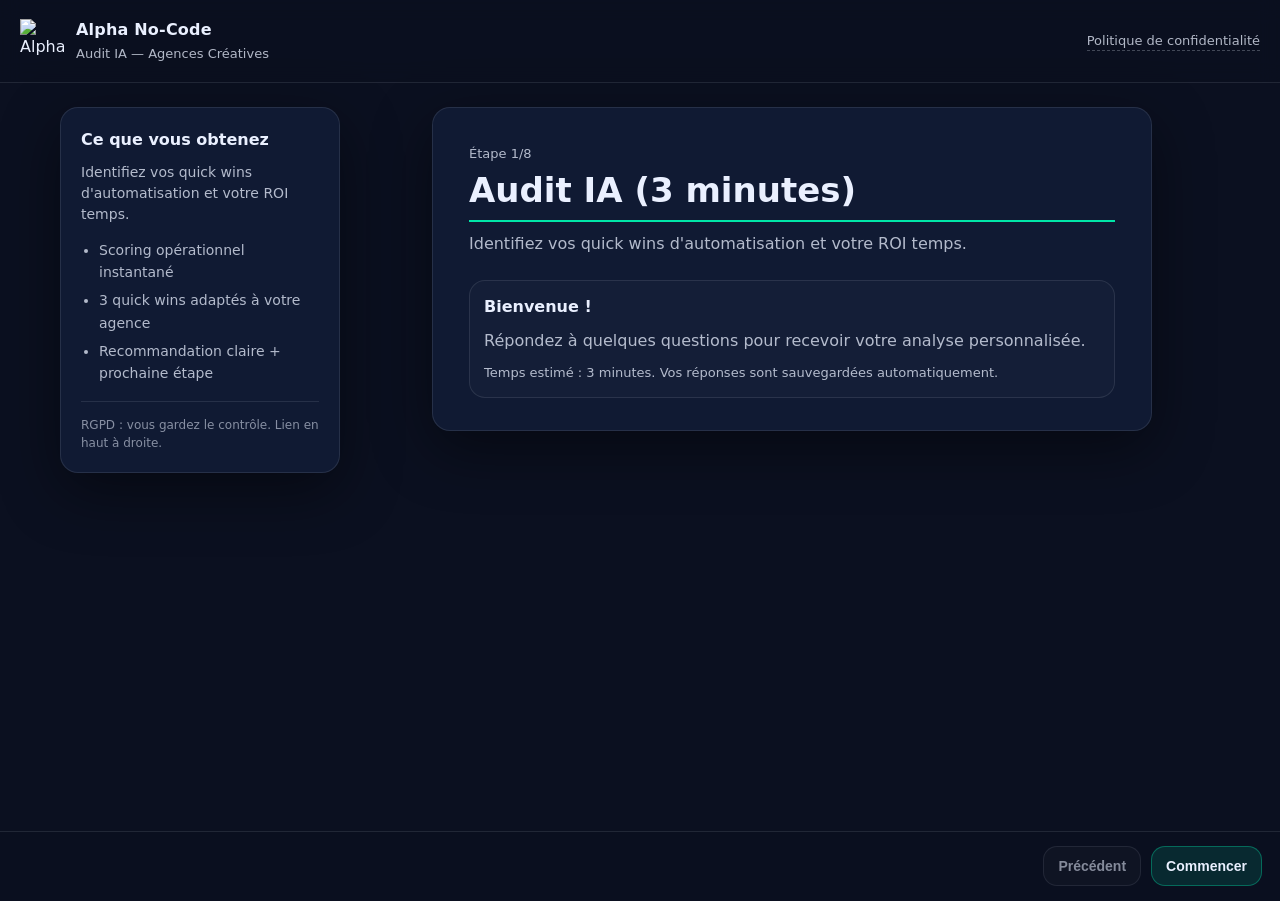
==== index.html @ a3f8c1eb "Add files via upload" ====
<!doctype html>
<html lang="fr">
<head>
  <meta charset="utf-8" />
  <meta name="viewport" content="width=device-width,initial-scale=1" />
  <meta name="robots" content="index,follow" />
  <!-- 
    CSP: Remplacer <N8N_DOMAIN> par votre domaine n8n réel avant déploiement.
    Exemple: connect-src 'self' https://n8n.votre-domaine.com;
    Note: frame-ancestors doit être défini via HTTP header, pas meta tag.
  -->
  <meta http-equiv="Content-Security-Policy"
    content="default-src 'self';
             img-src 'self' data:;
             style-src 'self' 'unsafe-inline';
             script-src 'self';
             connect-src 'self' https://n8n.srv1159833.hstgr.cloud;
             base-uri 'self';" />
  <title>Audit IA — Agences Créatives</title>
  <link rel="icon" href="assets/favicon.ico" />
  <link rel="stylesheet" href="styles.css" />
</head>
<body>
  <div class="app">
    <header class="topbar">
      <div class="brand">
        <img src="assets/logo.png" alt="Alpha No-Code" class="brand__logo" />
        <div class="brand__text">
          <div class="brand__name">Alpha No-Code</div>
          <div class="brand__tag">Audit IA — Agences Créatives</div>
        </div>
      </div>
      <nav class="topbar__nav">
        <a class="topbar__link" href="politique-confidentialite.html" target="_blank" rel="noopener">
          Politique de confidentialité
        </a>
      </nav>
    </header>

    <main class="main" role="main">
      <!-- Sidebar persistante (carte but du formulaire) -->
      <aside id="sidebar" class="sidebar">
        <div class="sidebar__content">
          <div class="sidebar__title">Ce que vous obtenez</div>
          <p class="sidebar__subtitle">Identifiez vos quick wins d'automatisation et votre ROI temps.</p>
          <ul class="sidebar__list">
            <li>Scoring opérationnel instantané</li>
            <li>3 quick wins adaptés à votre agence</li>
            <li>Recommandation claire + prochaine étape</li>
          </ul>
          <div class="sidebar__footer">
            RGPD : vous gardez le contrôle. Lien en haut à droite.
          </div>
        </div>
      </aside>

      <!-- Contenu principal du formulaire -->
      <div class="main__content">
        <div class="card">
          <!-- Baromètre d'avancement repositionné EN HAUT -->
          <div class="progress-top" id="progressTop">
            <div class="progress-top__wrap">
              <div id="progressTextTop" class="progress-top__text"></div>
              <div class="progress-top__save" id="saveStateTop"></div>
            </div>
            <div class="progress-top__bar">
              <div id="progressBarTop" class="progress-top__fill" style="width:0%"></div>
            </div>
          </div>

          <div id="banner" class="banner banner--hidden" role="alert" aria-live="polite"></div>

          <div class="stephead">
            <div id="stepKicker" class="stephead__kicker"></div>
            <h1 id="stepTitle" class="stephead__title"></h1>
            <p id="stepSubtitle" class="stephead__subtitle"></p>
          </div>

          <div id="stepBody" class="stepbody"></div>

          <!-- DEV: Payload live -->
          <section id="devPanel" class="dev dev--hidden" aria-label="Panneau développeur">
            <div class="dev__head">
              <div class="dev__title">DEV — Payload live</div>
              <div class="dev__actions">
                <button id="copyPayloadBtn" class="btn btn--ghost" type="button">Copier JSON</button>
              </div>
            </div>
            <pre id="devPayload" class="dev__pre"></pre>
          </section>

          <!-- Page 7: analyse -->
          <section id="analysisWrap" class="analysis analysis--hidden" aria-label="Analyse express">
            <div class="analysis__meta">
              <div class="analysis__id">
                <span class="muted">Référence :</span>
                <span id="submissionId" class="mono"></span>
                <button id="copyIdBtn" class="btn btn--ghost btn--xs" type="button">Copier</button>
              </div>
              <button id="restartBtnTop" class="btn btn--ghost" type="button">Recommencer</button>
            </div>
            <!-- iframe pour afficher l'analyse HTML générée par n8n -->
            <iframe
              id="analysisFrame"
              class="analysis__frame"
              title="Analyse express"
              sandbox="allow-same-origin allow-popups allow-popups-to-escape-sandbox allow-top-navigation-by-user-activation">
            </iframe>
            <div class="analysis__actions">
              <a id="calendlyBtn" class="btn btn--primary" href="#" target="_blank" rel="noopener">
                Réserver sur Calendly
              </a>
              <button id="restartBtn" class="btn btn--ghost" type="button">Recommencer</button>
            </div>
          </section>
        </div>
      </div>
    </main>

    <!-- Sticky bottom bar (boutons uniquement) -->
    <footer class="sticky" role="contentinfo">
      <div class="sticky__right">
        <button id="prevBtn" class="btn btn--ghost" type="button">Précédent</button>
        <button id="nextBtn" class="btn btn--primary" type="button">Suivant</button>
      </div>
    </footer>
  </div>

  <script src="app.js"></script>
</body>
</html>
---- styles.css ----
/* ============================
   VARIABLES
   ============================ */
:root {
  --bg: #0b1020;
  --card: #101a33;
  --text: #eaf0ff;
  --muted: rgba(234, 240, 255, 0.75);
  --line: rgba(234, 240, 255, 0.10);
  --primary: #00E5A8;
  --danger: #ff5a7a;
  --shadow: 0 18px 60px rgba(0, 0, 0, 0.45);
  --radius: 18px;
  /* Couleur spécifique pour l'analyse express */
  --analysis-accent: #FF5A7A;
}

/* ============================
   RESET & BASE
   ============================ */
* {
  box-sizing: border-box;
}

html, body {
  height: 100%;
}

body {
  margin: 0;
  font-family: ui-sans-serif, system-ui, -apple-system, Segoe UI, Roboto, Arial, "Apple Color Emoji", "Segoe UI Emoji";
  /* Fond uni pour éviter les problèmes de dégradé/banding */
  background: var(--bg);
  color: var(--text);
  line-height: 1.5;
  min-height: 100vh;
}

a {
  color: inherit;
}

/* ============================
   APP LAYOUT
   ============================ */
.app {
  min-height: 100%;
  padding-bottom: 80px;
}

/* ============================
   TOPBAR
   ============================ */
.topbar {
  display: flex;
  align-items: center;
  justify-content: space-between;
  padding: 18px 20px;
  border-bottom: 1px solid var(--line);
  backdrop-filter: blur(10px);
  position: sticky;
  top: 0;
  z-index: 10;
  background: rgba(11, 16, 32, 0.65);
}

.brand {
  display: flex;
  align-items: center;
  gap: 12px;
}

.brand__logo {
  width: 44px;
  height: 44px;
  object-fit: contain;
}

.brand__name {
  font-weight: 800;
  letter-spacing: 0.2px;
}

.brand__tag {
  font-size: 13px;
  color: var(--muted);
  margin-top: 2px;
}

.topbar__nav {
  display: flex;
  gap: 12px;
}

.topbar__link {
  font-size: 13px;
  color: var(--muted);
  text-decoration: none;
  border-bottom: 1px dashed rgba(234, 240, 255, 0.25);
}

.topbar__link:hover {
  color: var(--text);
  border-bottom-color: var(--primary);
}

/* ============================
   MAIN CONTENT - LAYOUT SIDEBAR
   ============================ */
.main {
  display: flex;
  gap: 24px;
  padding: 24px 20px;
  min-height: calc(100vh - 82px - 80px);
  max-width: 1200px;
  margin: 0 auto;
}

/* ============================
   SIDEBAR PERSISTANTE
   ============================ */
.sidebar {
  width: 280px;
  flex-shrink: 0;
  position: sticky;
  top: 100px;
  align-self: flex-start;
  height: fit-content;
}

.sidebar__content {
  background: var(--card);
  border: 1px solid var(--line);
  border-radius: var(--radius);
  padding: 20px;
  box-shadow: var(--shadow);
}

.sidebar__title {
  font-weight: 700;
  font-size: 16px;
  margin-bottom: 10px;
  color: var(--text);
}

.sidebar__subtitle {
  color: var(--muted);
  font-size: 14px;
  margin: 0 0 14px;
  line-height: 1.5;
}

.sidebar__list {
  margin: 0;
  padding-left: 18px;
  line-height: 1.6;
  color: var(--muted);
  font-size: 14px;
}

.sidebar__list li {
  margin-bottom: 6px;
}

.sidebar__footer {
  margin-top: 16px;
  padding-top: 14px;
  border-top: 1px solid var(--line);
  font-size: 12px;
  color: rgba(234, 240, 255, 0.55);
}

/* Masquer la sidebar sur la page d'analyse (confirm) */
.sidebar--hidden {
  display: none;
}

/* ============================
   MAIN CONTENT AREA
   ============================ */
.main__content {
  flex: 1;
  min-width: 0;
}

.card {
  width: 100%;
  max-width: 720px;
  background: var(--card);
  border: 1px solid var(--line);
  border-radius: var(--radius);
  box-shadow: var(--shadow);
  padding: 28px 32px;
  margin: 0 auto;
}

/* ============================
   PROGRESS BAR EN HAUT
   ============================ */
.progress-top {
  margin-bottom: 20px;
  padding-bottom: 16px;
  border-bottom: 1px solid var(--line);
  position: sticky;
  top: 82px;
  background: var(--card);
  z-index: 5;
  margin: -28px -32px 20px -32px;
  padding: 16px 32px;
  border-radius: var(--radius) var(--radius) 0 0;
}

.progress-top__wrap {
  display: flex;
  align-items: center;
  justify-content: space-between;
  gap: 10px;
  margin-bottom: 8px;
}

.progress-top__text {
  color: var(--muted);
  font-size: 13px;
  font-weight: 500;
}

.progress-top__save {
  color: rgba(234, 240, 255, 0.55);
  font-size: 12px;
  text-align: right;
}

.progress-top__bar {
  height: 8px;
  border-radius: 999px;
  border: 1px solid rgba(234, 240, 255, 0.12);
  background: rgba(0, 0, 0, 0.18);
  overflow: hidden;
}

.progress-top__fill {
  height: 100%;
  width: 0%;
  background: rgba(0, 229, 168, 0.60);
  transition: width 0.3s ease;
}

/* Cacher le progress top sur intro */
.progress-top--hidden {
  display: none;
}

/* ============================
   BANNER (ERRORS)
   ============================ */
.banner {
  border-radius: 14px;
  border: 1px solid rgba(255, 90, 122, 0.35);
  background: rgba(255, 90, 122, 0.10);
  padding: 12px 14px;
  margin-bottom: 14px;
  color: rgba(255, 230, 236, 0.98);
}

.banner--hidden {
  display: none;
}

/* ============================
   STEP HEADER
   ============================ */
.stephead {
  padding: 8px 4px 10px;
}

.stephead__kicker {
  font-size: 13px;
  color: var(--muted);
  margin-bottom: 8px;
}

.stephead__title {
  margin: 0;
  font-size: clamp(22px, 3vw, 34px);
  line-height: 1.15;
  padding-bottom: 10px;
  border-bottom: 2px solid var(--primary);
}

.stephead__subtitle {
  margin: 10px 0 0;
  color: var(--muted);
  max-width: 72ch;
}

/* ============================
   STEP BODY (FORM FIELDS)
   ============================ */
.stepbody {
  padding: 14px 4px 4px;
}

.grid {
  display: grid;
  grid-template-columns: 1fr;
  gap: 14px;
}

/* ============================
   FIELD
   ============================ */
.field {
  border: 1px solid var(--line);
  background: rgba(255, 255, 255, 0.02);
  border-radius: 16px;
  padding: 14px;
}

.label {
  display: flex;
  align-items: flex-start;
  gap: 8px;
  font-weight: 650;
  margin-bottom: 10px;
}

.req {
  color: var(--primary);
  font-weight: 900;
}

/* ============================
   CONTROL ROW (input + unit)
   ============================ */
.controlRow {
  display: flex;
  gap: 10px;
  align-items: center;
}

.unitPill {
  padding: 10px 10px;
  border-radius: 12px;
  border: 1px solid rgba(234, 240, 255, 0.14);
  background: rgba(0, 0, 0, 0.16);
  color: var(--muted);
  white-space: nowrap;
  font-size: 13px;
}

/* ============================
   INPUTS
   ============================ */
.control input[type="text"],
.control input[type="email"],
.control input[type="tel"],
.control input[type="number"],
.control select {
  width: 100%;
  padding: 12px 12px;
  border-radius: 12px;
  border: 1px solid rgba(234, 240, 255, 0.14);
  background: rgba(0, 0, 0, 0.16);
  color: var(--text);
  outline: none;
  font-size: 15px;
}

.control input:focus,
.control select:focus {
  border-color: rgba(0, 229, 168, 0.55);
  box-shadow: 0 0 0 4px rgba(0, 229, 168, 0.12);
}

.control select {
  cursor: pointer;
  appearance: none;
  background-image: url("data:image/svg+xml,%3Csvg xmlns='http://www.w3.org/2000/svg' width='12' height='12' viewBox='0 0 12 12'%3E%3Cpath fill='%2300E5A8' d='M6 8L2 4h8z'/%3E%3C/svg%3E");
  background-repeat: no-repeat;
  background-position: right 12px center;
  padding-right: 36px;
}

/* Dropdown options - same background as form */
.control select option {
  background: #101a33;
  color: var(--text);
  padding: 12px;
}

/* ============================
   RADIO / CHECKBOXES
   ============================ */
.control .radios,
.control .checks {
  display: flex;
  flex-direction: column;
  gap: 10px;
}

.option {
  display: flex;
  gap: 10px;
  align-items: flex-start;
  padding: 10px 10px;
  border-radius: 12px;
  border: 1px solid rgba(234, 240, 255, 0.10);
  background: rgba(0, 0, 0, 0.10);
  cursor: pointer;
  transition: border-color 0.15s, background 0.15s;
}

.option:hover {
  border-color: rgba(0, 229, 168, 0.25);
  background: rgba(0, 0, 0, 0.15);
}

.option input {
  margin-top: 3px;
  accent-color: var(--primary);
}

/* ============================
   RANGE INPUT
   ============================ */
.rangeRow {
  display: flex;
  gap: 14px;
  align-items: center;
}

.rangeRow input[type="range"] {
  flex: 1;
  accent-color: var(--primary);
  height: 8px;
  cursor: pointer;
}

.rangeVal {
  min-width: 56px;
  padding: 8px 10px;
  border-radius: 12px;
  border: 1px solid rgba(234, 240, 255, 0.14);
  background: rgba(0, 0, 0, 0.16);
  text-align: center;
  font-weight: 800;
}

/* ============================
   ERROR STATES
   ============================ */
.error {
  margin-top: 10px;
  color: rgba(255, 165, 185, 0.95);
  font-size: 13px;
}

.invalid {
  border-color: rgba(255, 90, 122, 0.55) !important;
  box-shadow: 0 0 0 4px rgba(255, 90, 122, 0.10) !important;
}

/* ============================
   UTILITY CLASSES
   ============================ */
.muted {
  color: var(--muted);
}

.mono {
  font-family: ui-monospace, SFMono-Regular, Menlo, Monaco, Consolas, "Liberation Mono", "Courier New", monospace;
}

/* ============================
   STICKY FOOTER (simplifié - boutons uniquement)
   ============================ */
.sticky {
  position: fixed;
  left: 0;
  right: 0;
  bottom: 0;
  display: flex;
  align-items: center;
  justify-content: flex-end;
  gap: 12px;
  padding: 14px 18px;
  border-top: 1px solid var(--line);
  background: rgba(11, 16, 32, 0.85);
  backdrop-filter: blur(10px);
  z-index: 20;
}

.sticky__right {
  display: flex;
  gap: 10px;
}

/* ============================
   BUTTONS
   ============================ */
.btn {
  border: 1px solid rgba(234, 240, 255, 0.16);
  background: rgba(255, 255, 255, 0.04);
  color: var(--text);
  padding: 11px 14px;
  border-radius: 14px;
  cursor: pointer;
  font-weight: 700;
  font-size: 14px;
  transition: background 0.15s, border-color 0.15s;
}

.btn--xs {
  padding: 7px 10px;
  border-radius: 12px;
  font-size: 12px;
}

.btn:disabled {
  opacity: 0.55;
  cursor: not-allowed;
}

.btn--primary {
  background: rgba(0, 229, 168, 0.12);
  border-color: rgba(0, 229, 168, 0.35);
}

.btn--primary:hover:not(:disabled) {
  background: rgba(0, 229, 168, 0.16);
}

.btn--ghost:hover:not(:disabled) {
  border-color: rgba(0, 229, 168, 0.35);
  background: rgba(255, 255, 255, 0.06);
}

/* ============================
   ANALYSIS SECTION (PAGE 8) - Couleur #FF5A7A
   ============================ */
.analysis {
  margin-top: 14px;
}

.analysis--hidden {
  display: none;
}

.analysis__meta {
  display: flex;
  justify-content: space-between;
  align-items: center;
  gap: 12px;
  padding: 10px 4px 14px;
  border-bottom: 1px solid var(--analysis-accent);
  flex-wrap: wrap;
}

.analysis__id {
  display: flex;
  align-items: center;
  gap: 10px;
  flex-wrap: wrap;
}

.analysis__id .muted {
  color: var(--analysis-accent);
}

.analysis__id .mono {
  color: var(--analysis-accent);
}

.analysis__frame {
  width: 100%;
  height: min(70vh, 780px);
  border: 2px solid var(--analysis-accent);
  border-radius: 16px;
  background: #fff;
  margin-top: 14px;
}

.analysis__actions {
  display: flex;
  gap: 10px;
  flex-wrap: wrap;
  padding: 14px 4px 6px;
}

/* Boutons spécifiques à l'analyse - couleur accent */
.analysis .btn--primary {
  background: rgba(255, 90, 122, 0.15);
  border-color: var(--analysis-accent);
  color: var(--text);
}

.analysis .btn--primary:hover:not(:disabled) {
  background: rgba(255, 90, 122, 0.25);
}

.analysis .btn--ghost {
  border-color: rgba(255, 90, 122, 0.35);
}

.analysis .btn--ghost:hover:not(:disabled) {
  border-color: var(--analysis-accent);
  background: rgba(255, 90, 122, 0.10);
}

/* Badge de référence dans l'analyse */
.analysis__meta .btn--ghost {
  border-color: rgba(255, 90, 122, 0.35);
}

.analysis__meta .btn--ghost:hover:not(:disabled) {
  border-color: var(--analysis-accent);
  background: rgba(255, 90, 122, 0.10);
}

/* ============================
   DEV PANEL
   ============================ */
.dev {
  margin-top: 16px;
  border-top: 1px solid var(--line);
  padding-top: 14px;
}

.dev--hidden {
  display: none;
}

.dev__head {
  display: flex;
  justify-content: space-between;
  align-items: center;
  gap: 10px;
}

.dev__title {
  font-weight: 800;
}

.dev__pre {
  margin: 12px 0 0;
  padding: 12px;
  border-radius: 14px;
  border: 1px solid rgba(234, 240, 255, 0.12);
  background: rgba(0, 0, 0, 0.18);
  overflow: auto;
  max-height: 320px;
  font-size: 12px;
  line-height: 1.4;
  white-space: pre-wrap;
  word-break: break-all;
}

/* ============================
   INTRO BULLETS
   ============================ */
.intro-list {
  margin: 0;
  padding-left: 18px;
  line-height: 1.6;
}

.intro-list li {
  margin-bottom: 6px;
}

/* ============================
   RESPONSIVE
   ============================ */
@media (max-width: 900px) {
  .main {
    flex-direction: column;
    gap: 16px;
  }

  .sidebar {
    width: 100%;
    position: relative;
    top: 0;
  }

  .sidebar__content {
    padding: 16px;
  }
}

@media (max-width: 640px) {
  .topbar {
    flex-direction: column;
    align-items: flex-start;
    gap: 12px;
    padding: 14px 16px;
  }

  .topbar__nav {
    width: 100%;
  }

  .card {
    padding: 14px;
    border-radius: 14px;
  }

  .progress-top {
    margin: -14px -14px 16px -14px;
    padding: 12px 14px;
    border-radius: 14px 14px 0 0;
    position: relative;
    top: 0;
  }

  .main {
    padding: 14px;
  }

  .sticky {
    justify-content: center;
    gap: 14px;
    padding: 12px 16px;
  }

  .sticky__right {
    width: 100%;
    justify-content: space-between;
  }

  .btn {
    flex: 1;
    text-align: center;
  }

  .analysis__meta {
    flex-direction: column;
    align-items: flex-start;
  }

  .analysis__actions {
    flex-direction: column;
  }

  .analysis__actions .btn {
    width: 100%;
    text-align: center;
  }

  .sidebar__content {
    padding: 14px;
  }

  .sidebar__title {
    font-size: 15px;
  }

  .sidebar__subtitle,
  .sidebar__list {
    font-size: 13px;
  }
}

@media (max-width: 480px) {
  .brand__tag {
    display: none;
  }

  .stephead__title {
    font-size: 20px;
  }
}
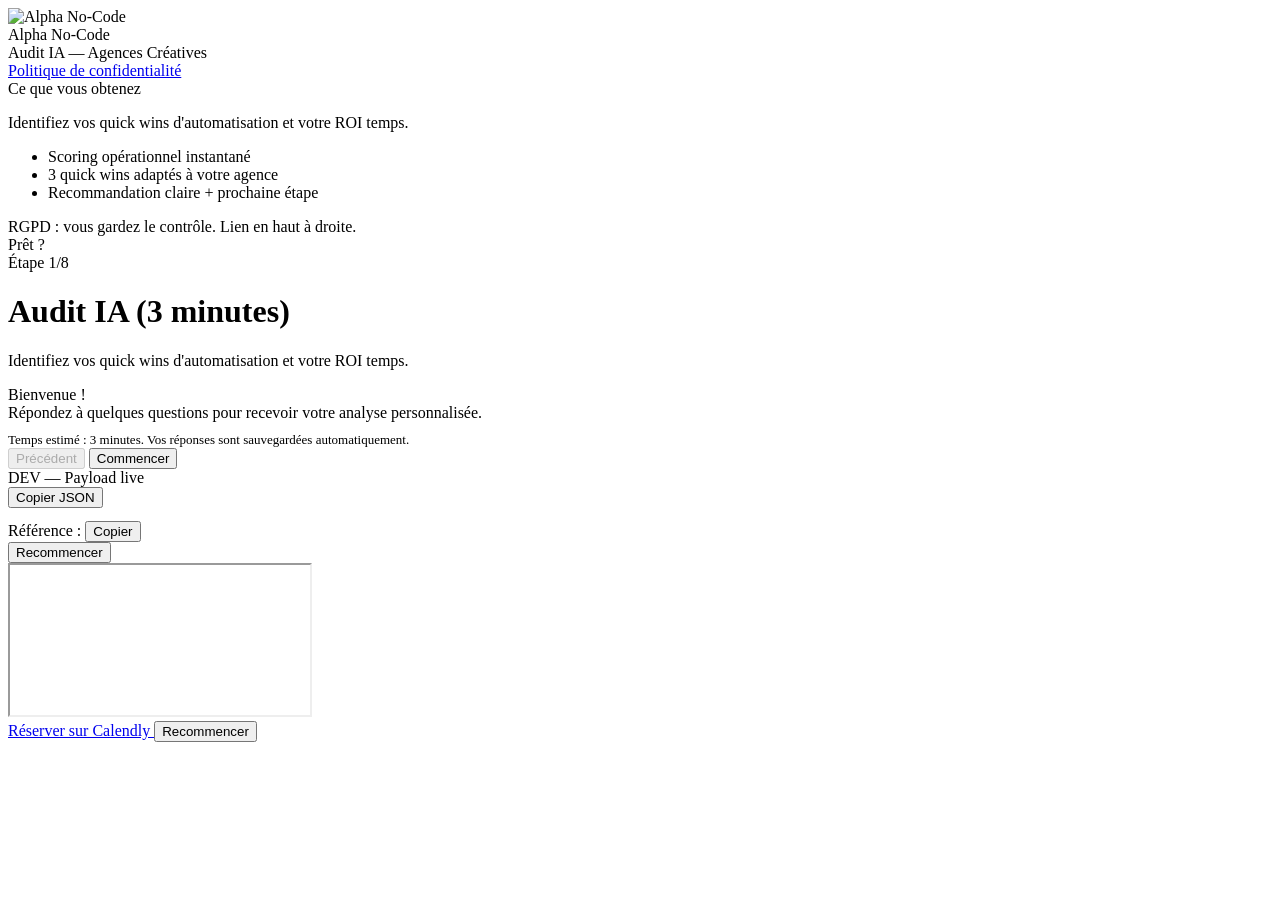
==== commit 674034d1: "Add files via upload" ====
--- a/index.html
+++ b/index.html
@@ -78,6 +78,12 @@
 
           <div id="stepBody" class="stepbody"></div>
 
+          <!-- Boutons de navigation dans la carte -->
+          <div class="card__actions" id="cardActions">
+            <button id="prevBtn" class="btn btn--ghost" type="button">Précédent</button>
+            <button id="nextBtn" class="btn btn--primary" type="button">Suivant</button>
+          </div>
+
           <!-- DEV: Payload live -->
           <section id="devPanel" class="dev dev--hidden" aria-label="Panneau développeur">
             <div class="dev__head">
@@ -117,13 +123,6 @@
       </div>
     </main>
 
-    <!-- Sticky bottom bar (boutons uniquement) -->
-    <footer class="sticky" role="contentinfo">
-      <div class="sticky__right">
-        <button id="prevBtn" class="btn btn--ghost" type="button">Précédent</button>
-        <button id="nextBtn" class="btn btn--primary" type="button">Suivant</button>
-      </div>
-    </footer>
   </div>
 
   <script src="app.js"></script>
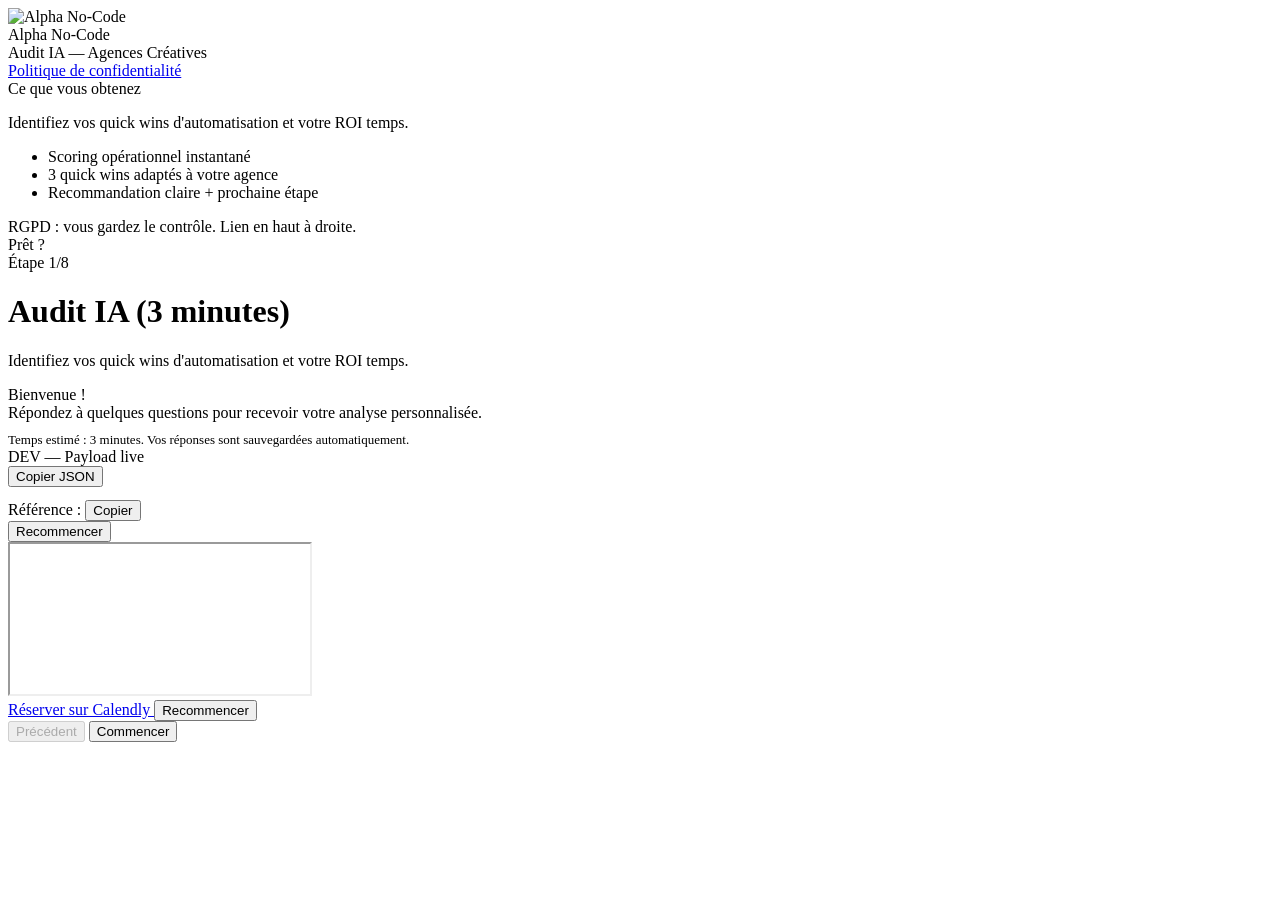
==== commit 8e814523: "Add files via upload" ====
--- a/index.html
+++ b/index.html
@@ -78,12 +78,6 @@
 
           <div id="stepBody" class="stepbody"></div>
 
-          <!-- Boutons de navigation dans la carte -->
-          <div class="card__actions" id="cardActions">
-            <button id="prevBtn" class="btn btn--ghost" type="button">Précédent</button>
-            <button id="nextBtn" class="btn btn--primary" type="button">Suivant</button>
-          </div>
-
           <!-- DEV: Payload live -->
           <section id="devPanel" class="dev dev--hidden" aria-label="Panneau développeur">
             <div class="dev__head">
@@ -123,6 +117,13 @@
       </div>
     </main>
 
+    <!-- Sticky bottom bar (boutons uniquement) -->
+    <footer class="sticky" role="contentinfo">
+      <div class="sticky__right">
+        <button id="prevBtn" class="btn btn--ghost" type="button">Précédent</button>
+        <button id="nextBtn" class="btn btn--primary" type="button">Suivant</button>
+      </div>
+    </footer>
   </div>
 
   <script src="app.js"></script>
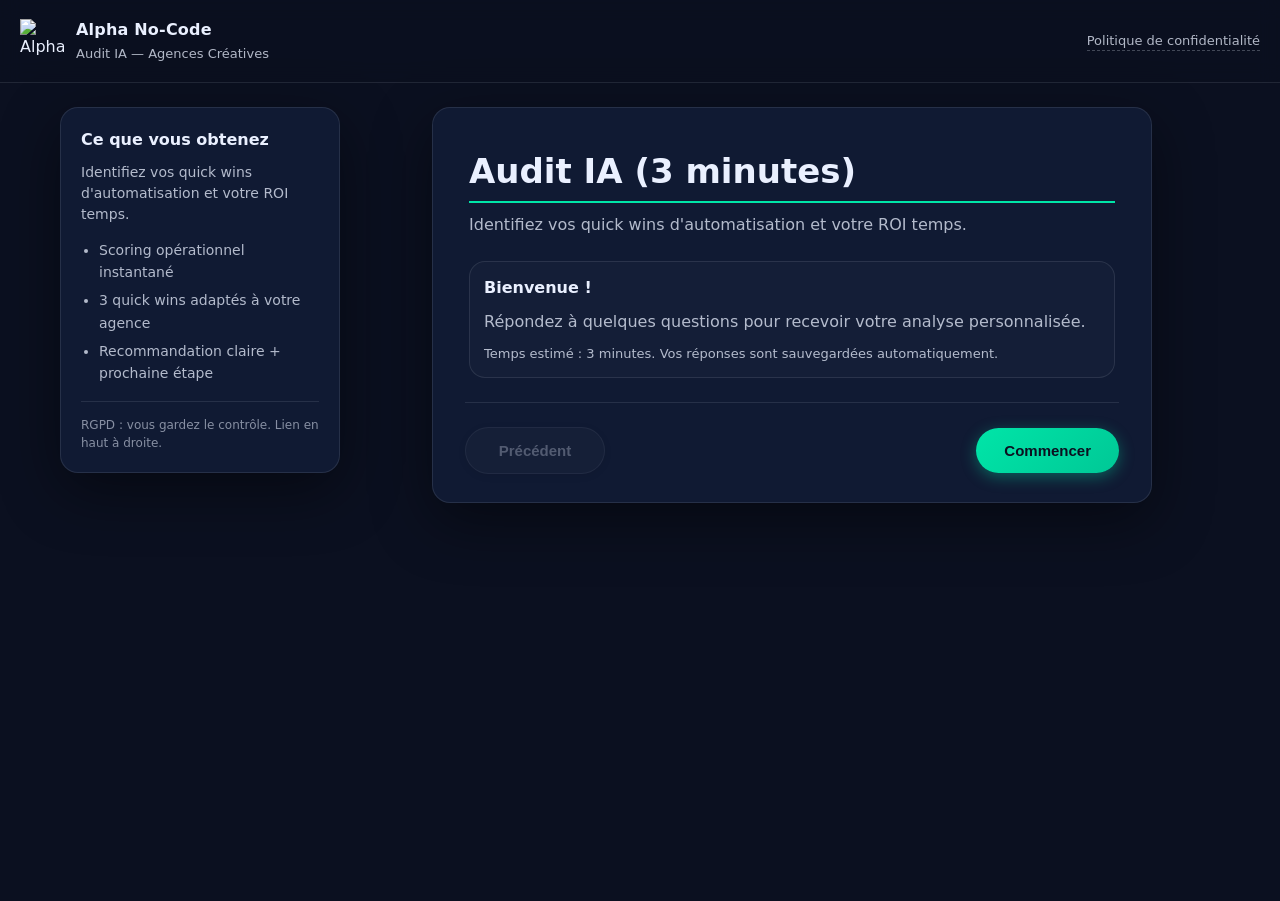
==== commit 13508e3a: "Add files via upload" ====
--- a/index.html
+++ b/index.html
@@ -18,13 +18,16 @@
              base-uri 'self';" />
   <title>Audit IA — Agences Créatives</title>
   <link rel="icon" href="assets/favicon.ico" />
+  <link rel="apple-touch-icon" sizes="57x57" href="assets/favicon-57x57.png" />
+  <link rel="apple-touch-icon" sizes="152x152" href="assets/favicon-152x152.png" />
+  <link rel="icon" type="image/png" sizes="512x512" href="assets/favicon-512x512.png" />
   <link rel="stylesheet" href="styles.css" />
 </head>
 <body>
   <div class="app">
     <header class="topbar">
       <div class="brand">
-        <img src="assets/logo.png" alt="Alpha No-Code" class="brand__logo" />
+        <img src="assets/favicon-152x152.png" alt="Alpha No-Code" class="brand__logo" />
         <div class="brand__text">
           <div class="brand__name">Alpha No-Code</div>
           <div class="brand__tag">Audit IA — Agences Créatives</div>
@@ -57,7 +60,7 @@
       <!-- Contenu principal du formulaire -->
       <div class="main__content">
         <div class="card">
-          <!-- Baromètre d'avancement repositionné EN HAUT -->
+          <!-- Baromètre d'avancement repositionné EN HAUT (affiché 1/7 à 7/7) -->
           <div class="progress-top" id="progressTop">
             <div class="progress-top__wrap">
               <div id="progressTextTop" class="progress-top__text"></div>
@@ -78,6 +81,12 @@
 
           <div id="stepBody" class="stepbody"></div>
 
+          <!-- Boutons de navigation dans la carte : Précédent à gauche, Suivant à droite -->
+          <div class="card__actions" id="cardActions">
+            <button id="prevBtn" class="btn btn--ghost" type="button">Précédent</button>
+            <button id="nextBtn" class="btn btn--primary" type="button">Suivant</button>
+          </div>
+
           <!-- DEV: Payload live -->
           <section id="devPanel" class="dev dev--hidden" aria-label="Panneau développeur">
             <div class="dev__head">
@@ -89,7 +98,7 @@
             <pre id="devPayload" class="dev__pre"></pre>
           </section>
 
-          <!-- Page 7: analyse -->
+          <!-- Page 8: analyse (couleurs d'origine) -->
           <section id="analysisWrap" class="analysis analysis--hidden" aria-label="Analyse express">
             <div class="analysis__meta">
               <div class="analysis__id">
@@ -117,13 +126,6 @@
       </div>
     </main>
 
-    <!-- Sticky bottom bar (boutons uniquement) -->
-    <footer class="sticky" role="contentinfo">
-      <div class="sticky__right">
-        <button id="prevBtn" class="btn btn--ghost" type="button">Précédent</button>
-        <button id="nextBtn" class="btn btn--primary" type="button">Suivant</button>
-      </div>
-    </footer>
   </div>
 
   <script src="app.js"></script>
--- a/styles.css
+++ b/styles.css
@@ -0,0 +1,752 @@
+/* ============================
+   VARIABLES
+   ============================ */
+:root {
+  --bg: #0b1020;
+  --card: #101a33;
+  --text: #eaf0ff;
+  --muted: rgba(234, 240, 255, 0.75);
+  --line: rgba(234, 240, 255, 0.10);
+  --primary: #00E5A8;
+  --danger: #ff5a7a;
+  --shadow: 0 18px 60px rgba(0, 0, 0, 0.45);
+  --radius: 18px;
+}
+
+/* ============================
+   RESET & BASE
+   ============================ */
+* {
+  box-sizing: border-box;
+}
+
+html, body {
+  height: 100%;
+}
+
+body {
+  margin: 0;
+  font-family: ui-sans-serif, system-ui, -apple-system, Segoe UI, Roboto, Arial, "Apple Color Emoji", "Segoe UI Emoji";
+  background: var(--bg);
+  color: var(--text);
+  line-height: 1.5;
+  min-height: 100vh;
+}
+
+a {
+  color: inherit;
+}
+
+/* ============================
+   APP LAYOUT
+   ============================ */
+.app {
+  min-height: 100%;
+}
+
+/* ============================
+   TOPBAR
+   ============================ */
+.topbar {
+  display: flex;
+  align-items: center;
+  justify-content: space-between;
+  padding: 18px 20px;
+  border-bottom: 1px solid var(--line);
+  backdrop-filter: blur(10px);
+  position: sticky;
+  top: 0;
+  z-index: 10;
+  background: rgba(11, 16, 32, 0.65);
+}
+
+.brand {
+  display: flex;
+  align-items: center;
+  gap: 12px;
+}
+
+.brand__logo {
+  width: 44px;
+  height: 44px;
+  object-fit: contain;
+}
+
+.brand__name {
+  font-weight: 800;
+  letter-spacing: 0.2px;
+}
+
+.brand__tag {
+  font-size: 13px;
+  color: var(--muted);
+  margin-top: 2px;
+}
+
+.topbar__nav {
+  display: flex;
+  gap: 12px;
+}
+
+.topbar__link {
+  font-size: 13px;
+  color: var(--muted);
+  text-decoration: none;
+  border-bottom: 1px dashed rgba(234, 240, 255, 0.25);
+}
+
+.topbar__link:hover {
+  color: var(--text);
+  border-bottom-color: var(--primary);
+}
+
+/* ============================
+   MAIN CONTENT - LAYOUT SIDEBAR
+   ============================ */
+.main {
+  display: flex;
+  gap: 24px;
+  padding: 24px 20px;
+  min-height: calc(100vh - 82px);
+  max-width: 1200px;
+  margin: 0 auto;
+}
+
+/* ============================
+   SIDEBAR PERSISTANTE
+   ============================ */
+.sidebar {
+  width: 280px;
+  flex-shrink: 0;
+  position: sticky;
+  top: 100px;
+  align-self: flex-start;
+  height: fit-content;
+}
+
+.sidebar__content {
+  background: var(--card);
+  border: 1px solid var(--line);
+  border-radius: var(--radius);
+  padding: 20px;
+  box-shadow: var(--shadow);
+}
+
+.sidebar__title {
+  font-weight: 700;
+  font-size: 16px;
+  margin-bottom: 10px;
+  color: var(--text);
+}
+
+.sidebar__subtitle {
+  color: var(--muted);
+  font-size: 14px;
+  margin: 0 0 14px;
+  line-height: 1.5;
+}
+
+.sidebar__list {
+  margin: 0;
+  padding-left: 18px;
+  line-height: 1.6;
+  color: var(--muted);
+  font-size: 14px;
+}
+
+.sidebar__list li {
+  margin-bottom: 6px;
+}
+
+.sidebar__footer {
+  margin-top: 16px;
+  padding-top: 14px;
+  border-top: 1px solid var(--line);
+  font-size: 12px;
+  color: rgba(234, 240, 255, 0.55);
+}
+
+.sidebar--hidden {
+  display: none;
+}
+
+/* ============================
+   MAIN CONTENT AREA
+   ============================ */
+.main__content {
+  flex: 1;
+  min-width: 0;
+}
+
+.card {
+  width: 100%;
+  max-width: 720px;
+  background: var(--card);
+  border: 1px solid var(--line);
+  border-radius: var(--radius);
+  box-shadow: var(--shadow);
+  padding: 28px 32px;
+  margin: 0 auto;
+}
+
+/* ============================
+   PROGRESS BAR EN HAUT
+   ============================ */
+.progress-top {
+  margin-bottom: 20px;
+  padding-bottom: 16px;
+  border-bottom: 1px solid var(--line);
+  position: sticky;
+  top: 82px;
+  background: var(--card);
+  z-index: 5;
+  margin: -28px -32px 20px -32px;
+  padding: 16px 32px;
+  border-radius: var(--radius) var(--radius) 0 0;
+}
+
+.progress-top__wrap {
+  display: flex;
+  align-items: center;
+  justify-content: space-between;
+  gap: 10px;
+  margin-bottom: 8px;
+}
+
+.progress-top__text {
+  color: var(--text);
+  font-size: 14px;
+  font-weight: 600;
+}
+
+.progress-top__save {
+  color: rgba(234, 240, 255, 0.55);
+  font-size: 12px;
+  text-align: right;
+}
+
+.progress-top__bar {
+  height: 8px;
+  border-radius: 999px;
+  border: 1px solid rgba(234, 240, 255, 0.12);
+  background: rgba(0, 0, 0, 0.18);
+  overflow: hidden;
+}
+
+.progress-top__fill {
+  height: 100%;
+  width: 0%;
+  background: rgba(0, 229, 168, 0.60);
+  transition: width 0.3s ease;
+}
+
+.progress-top--hidden {
+  display: none;
+}
+
+/* ============================
+   BANNER (ERRORS)
+   ============================ */
+.banner {
+  border-radius: 14px;
+  border: 1px solid rgba(255, 90, 122, 0.35);
+  background: rgba(255, 90, 122, 0.10);
+  padding: 12px 14px;
+  margin-bottom: 14px;
+  color: rgba(255, 230, 236, 0.98);
+}
+
+.banner--hidden {
+  display: none;
+}
+
+/* ============================
+   STEP HEADER
+   ============================ */
+.stephead {
+  padding: 8px 4px 10px;
+}
+
+.stephead__kicker {
+  font-size: 13px;
+  color: var(--muted);
+  margin-bottom: 8px;
+}
+
+.stephead__title {
+  margin: 0;
+  font-size: clamp(22px, 3vw, 34px);
+  line-height: 1.15;
+  padding-bottom: 10px;
+  border-bottom: 2px solid var(--primary);
+}
+
+.stephead__subtitle {
+  margin: 10px 0 0;
+  color: var(--muted);
+  max-width: 72ch;
+}
+
+/* ============================
+   STEP BODY (FORM FIELDS)
+   ============================ */
+.stepbody {
+  padding: 14px 4px 4px;
+}
+
+.grid {
+  display: grid;
+  grid-template-columns: 1fr;
+  gap: 14px;
+}
+
+/* ============================
+   FIELD
+   ============================ */
+.field {
+  border: 1px solid var(--line);
+  background: rgba(255, 255, 255, 0.02);
+  border-radius: 16px;
+  padding: 14px;
+}
+
+.label {
+  display: flex;
+  align-items: flex-start;
+  gap: 8px;
+  font-weight: 650;
+  margin-bottom: 10px;
+}
+
+.req {
+  color: var(--primary);
+  font-weight: 900;
+}
+
+/* ============================
+   CONTROL ROW (input + unit)
+   ============================ */
+.controlRow {
+  display: flex;
+  gap: 10px;
+  align-items: center;
+}
+
+.unitPill {
+  padding: 10px 10px;
+  border-radius: 12px;
+  border: 1px solid rgba(234, 240, 255, 0.14);
+  background: rgba(0, 0, 0, 0.16);
+  color: var(--muted);
+  white-space: nowrap;
+  font-size: 13px;
+}
+
+/* ============================
+   INPUTS
+   ============================ */
+.control input[type="text"],
+.control input[type="email"],
+.control input[type="tel"],
+.control input[type="number"],
+.control select {
+  width: 100%;
+  padding: 12px 12px;
+  border-radius: 12px;
+  border: 1px solid rgba(234, 240, 255, 0.14);
+  background: rgba(0, 0, 0, 0.16);
+  color: var(--text);
+  outline: none;
+  font-size: 15px;
+}
+
+.control input:focus,
+.control select:focus {
+  border-color: rgba(0, 229, 168, 0.55);
+  box-shadow: 0 0 0 4px rgba(0, 229, 168, 0.12);
+}
+
+.control select {
+  cursor: pointer;
+  appearance: none;
+  background-image: url("data:image/svg+xml,%3Csvg xmlns='http://www.w3.org/2000/svg' width='12' height='12' viewBox='0 0 12 12'%3E%3Cpath fill='%2300E5A8' d='M6 8L2 4h8z'/%3E%3C/svg%3E");
+  background-repeat: no-repeat;
+  background-position: right 12px center;
+  padding-right: 36px;
+}
+
+.control select option {
+  background: #101a33;
+  color: var(--text);
+  padding: 12px;
+}
+
+/* ============================
+   RADIO / CHECKBOXES
+   ============================ */
+.control .radios,
+.control .checks {
+  display: flex;
+  flex-direction: column;
+  gap: 10px;
+}
+
+.option {
+  display: flex;
+  gap: 10px;
+  align-items: flex-start;
+  padding: 10px 10px;
+  border-radius: 12px;
+  border: 1px solid rgba(234, 240, 255, 0.10);
+  background: rgba(0, 0, 0, 0.10);
+  cursor: pointer;
+  transition: border-color 0.15s, background 0.15s;
+}
+
+.option:hover {
+  border-color: rgba(0, 229, 168, 0.25);
+  background: rgba(0, 0, 0, 0.15);
+}
+
+.option input {
+  margin-top: 3px;
+  accent-color: var(--primary);
+}
+
+/* ============================
+   RANGE INPUT
+   ============================ */
+.rangeRow {
+  display: flex;
+  gap: 14px;
+  align-items: center;
+}
+
+.rangeRow input[type="range"] {
+  flex: 1;
+  accent-color: var(--primary);
+  height: 8px;
+  cursor: pointer;
+}
+
+.rangeVal {
+  min-width: 56px;
+  padding: 8px 10px;
+  border-radius: 12px;
+  border: 1px solid rgba(234, 240, 255, 0.14);
+  background: rgba(0, 0, 0, 0.16);
+  text-align: center;
+  font-weight: 800;
+}
+
+/* ============================
+   ERROR STATES
+   ============================ */
+.error {
+  margin-top: 10px;
+  color: rgba(255, 165, 185, 0.95);
+  font-size: 13px;
+}
+
+.invalid {
+  border-color: rgba(255, 90, 122, 0.55) !important;
+  box-shadow: 0 0 0 4px rgba(255, 90, 122, 0.10) !important;
+}
+
+/* ============================
+   UTILITY CLASSES
+   ============================ */
+.muted {
+  color: var(--muted);
+}
+
+.mono {
+  font-family: ui-monospace, SFMono-Regular, Menlo, Monaco, Consolas, "Liberation Mono", "Courier New", monospace;
+}
+
+/* ============================
+   CARD ACTIONS - Boutons Précédent/Suivant PREMIUM
+   ============================ */
+.card__actions {
+  display: flex;
+  justify-content: space-between;
+  align-items: center;
+  padding: 24px 0 0;
+  margin-top: 20px;
+  border-top: 1px solid var(--line);
+}
+
+.card__actions--hidden {
+  display: none;
+}
+
+/* ============================
+   BUTTONS - Style Premium
+   ============================ */
+.btn {
+  display: inline-flex;
+  align-items: center;
+  justify-content: center;
+  padding: 14px 28px;
+  border-radius: 50px;
+  cursor: pointer;
+  font-weight: 700;
+  font-size: 15px;
+  transition: all 0.2s ease;
+  border: none;
+  min-width: 140px;
+}
+
+.btn:focus-visible {
+  outline: 2px solid var(--primary);
+  outline-offset: 2px;
+}
+
+.btn:disabled {
+  opacity: 0.4;
+  cursor: not-allowed;
+}
+
+/* Bouton Précédent - Style sombre/neutre */
+.btn--ghost {
+  background: rgba(255, 255, 255, 0.06);
+  border: 1px solid rgba(234, 240, 255, 0.15);
+  color: var(--muted);
+  box-shadow: 0 2px 8px rgba(0, 0, 0, 0.2);
+}
+
+.btn--ghost:hover:not(:disabled) {
+  background: rgba(255, 255, 255, 0.10);
+  border-color: rgba(234, 240, 255, 0.25);
+  color: var(--text);
+}
+
+/* Bouton Suivant - CTA Primary avec gradient */
+.btn--primary {
+  background: linear-gradient(135deg, #00E5A8 0%, #00C896 100%);
+  color: #0b1020;
+  border: none;
+  box-shadow: 0 4px 15px rgba(0, 229, 168, 0.35);
+}
+
+.btn--primary:hover:not(:disabled) {
+  background: linear-gradient(135deg, #00F5B8 0%, #00D8A6 100%);
+  box-shadow: 0 6px 20px rgba(0, 229, 168, 0.45);
+  transform: translateY(-1px);
+}
+
+.btn--primary:active:not(:disabled) {
+  transform: translateY(0);
+}
+
+.btn--xs {
+  padding: 8px 14px;
+  font-size: 12px;
+  min-width: auto;
+  border-radius: 10px;
+}
+
+/* ============================
+   ANALYSIS SECTION - COULEURS D'ORIGINE
+   ============================ */
+.analysis {
+  margin-top: 14px;
+}
+
+.analysis--hidden {
+  display: none;
+}
+
+.analysis__meta {
+  display: flex;
+  justify-content: space-between;
+  align-items: center;
+  gap: 12px;
+  padding: 10px 4px 14px;
+  border-bottom: 1px solid var(--line);
+  flex-wrap: wrap;
+}
+
+.analysis__id {
+  display: flex;
+  align-items: center;
+  gap: 10px;
+  flex-wrap: wrap;
+}
+
+.analysis__frame {
+  width: 100%;
+  height: min(70vh, 780px);
+  border: 1px solid var(--line);
+  border-radius: 16px;
+  background: #fff;
+  margin-top: 14px;
+}
+
+.analysis__actions {
+  display: flex;
+  gap: 10px;
+  flex-wrap: wrap;
+  padding: 14px 4px 6px;
+}
+
+/* ============================
+   DEV PANEL
+   ============================ */
+.dev {
+  margin-top: 16px;
+  border-top: 1px solid var(--line);
+  padding-top: 14px;
+}
+
+.dev--hidden {
+  display: none;
+}
+
+.dev__head {
+  display: flex;
+  justify-content: space-between;
+  align-items: center;
+  gap: 10px;
+}
+
+.dev__title {
+  font-weight: 800;
+}
+
+.dev__pre {
+  margin: 12px 0 0;
+  padding: 12px;
+  border-radius: 14px;
+  border: 1px solid rgba(234, 240, 255, 0.12);
+  background: rgba(0, 0, 0, 0.18);
+  overflow: auto;
+  max-height: 320px;
+  font-size: 12px;
+  line-height: 1.4;
+  white-space: pre-wrap;
+  word-break: break-all;
+}
+
+/* ============================
+   INTRO BULLETS
+   ============================ */
+.intro-list {
+  margin: 0;
+  padding-left: 18px;
+  line-height: 1.6;
+}
+
+.intro-list li {
+  margin-bottom: 6px;
+}
+
+/* ============================
+   RESPONSIVE
+   ============================ */
+@media (max-width: 900px) {
+  .main {
+    flex-direction: column;
+    gap: 16px;
+  }
+
+  .sidebar {
+    width: 100%;
+    position: relative;
+    top: 0;
+  }
+
+  .sidebar__content {
+    padding: 16px;
+  }
+}
+
+@media (max-width: 640px) {
+  .topbar {
+    flex-direction: column;
+    align-items: flex-start;
+    gap: 12px;
+    padding: 14px 16px;
+  }
+
+  .topbar__nav {
+    width: 100%;
+  }
+
+  .card {
+    padding: 14px;
+    border-radius: 14px;
+  }
+
+  .progress-top {
+    margin: -14px -14px 16px -14px;
+    padding: 12px 14px;
+    border-radius: 14px 14px 0 0;
+    position: relative;
+    top: 0;
+  }
+
+  .main {
+    padding: 14px;
+  }
+
+  /* Boutons restent sur une ligne en mobile si possible */
+  .card__actions {
+    gap: 12px;
+  }
+
+  .btn {
+    padding: 12px 20px;
+    min-width: 120px;
+    font-size: 14px;
+  }
+
+  .analysis__meta {
+    flex-direction: column;
+    align-items: flex-start;
+  }
+
+  .analysis__actions {
+    flex-direction: column;
+  }
+
+  .analysis__actions .btn {
+    width: 100%;
+    text-align: center;
+  }
+
+  .sidebar__content {
+    padding: 14px;
+  }
+
+  .sidebar__title {
+    font-size: 15px;
+  }
+
+  .sidebar__subtitle,
+  .sidebar__list {
+    font-size: 13px;
+  }
+}
+
+@media (max-width: 400px) {
+  /* Stack les boutons sur très petit écran */
+  .card__actions {
+    flex-direction: column-reverse;
+    gap: 10px;
+  }
+
+  .btn {
+    width: 100%;
+  }
+}
+
+@media (max-width: 480px) {
+  .brand__tag {
+    display: none;
+  }
+
+  .stephead__title {
+    font-size: 20px;
+  }
+}
